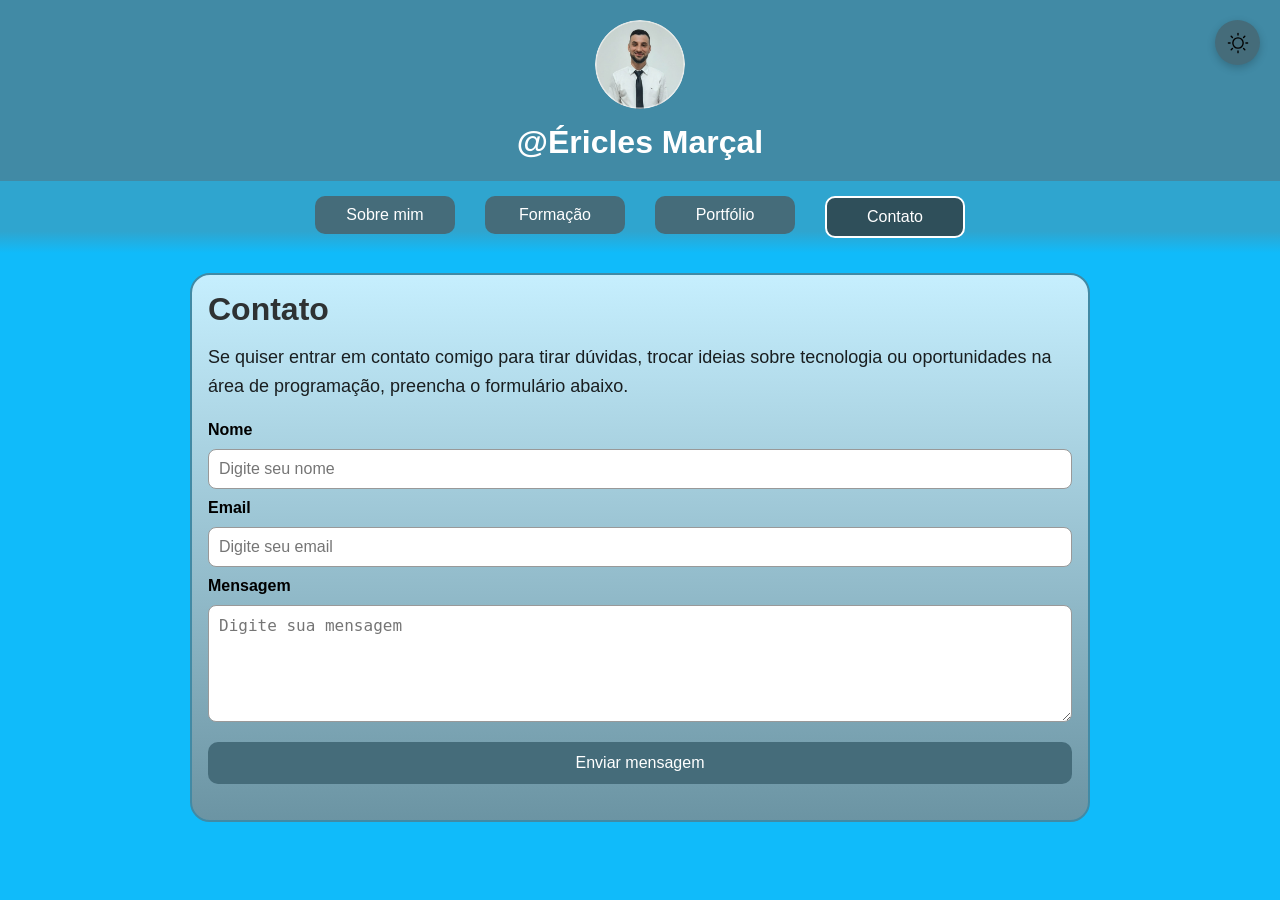
==== contato.html @ b478699b "Add files via upload" ====
<!doctype html>
<html lang="pt-br">
  <head>
    <meta charset="UTF-8" />
    <meta name="viewport" content="width=device-width, initial-scale=1.0" />
    <meta name="description" content="Página pessoal e portfólio." />
    <title>Contato</title>

    <!-- conecta o CSS -->
    <link rel="stylesheet" href="css/style.css" />
  </head>

  <body>
    <!--Cabeçalho-->
    <header id="cabecalho">
      <img
        src="img/img-perfil.png"
        alt="Imagem de perfil de um homem de óculos"
      />
      <h1>@Éricles Marçal</h1>
    </header>

    <!-- MENU -->
    <nav class="menu">
      <ul>
        <li><a href="index.html">Sobre mim</a></li>
        <li><a href="formacao.html">Formação</a></li>
        <li><a href="portfolio.html">Portfólio</a></li>
        <li><a href="contato.html" class="ativo">Contato</a></li>
      </ul>
    </nav>
    <!--Botão para troca de tema-->
    <button id="tema-btn" onclick="trocarTema()">
      <img src="img/sun.svg" id="icon-sun" alt="Tema claro" />
      <img src="img/moon-stars.svg" id="icon-moon" alt="Tema escuro" />
    </button>

    <!-- CONTEÚDO -->
    <main>
      <h1>Contato</h1>

      <p>
        Se quiser entrar em contato comigo para tirar dúvidas, trocar ideias
        sobre tecnologia ou oportunidades na área de programação, preencha o
        formulário abaixo.
      </p>

      <form id="form-contato">
        <label for="nome">Nome</label>
        <input type="text" id="nome" placeholder="Digite seu nome" />

        <label for="email">Email</label>
        <input type="email" id="email" placeholder="Digite seu email" />

        <label for="mensagem">Mensagem</label>
        <textarea
          id="mensagem"
          rows="5"
          placeholder="Digite sua mensagem"
        ></textarea>

        <button type="submit">Enviar mensagem</button>

        <p id="msg-status"></p>
      </form>
    </main>
    <!--conecta o JavaScript-->
    <script src="js/script.js"></script>
  </body>
</html>
---- css/style.css ----
/* 
RESET BÁSICO
Remove estilos padrão do navegador e facilita o controle
de tamanhos usando box-sizing
 */
* {
  margin: 0;
  padding: 0;
  box-sizing: border-box;
}

/* 
ESTILO GLOBAL DO SITE
Define fonte e cor de fundo da página
 */
body {
  height: 100vh;
  background-color: #10bbfa;
  font-family: Arial, Helvetica, sans-serif;
}

/* 
CABEÇALHO (HEADER)
Contém foto de perfil e nome
 */
header {
  padding: 20px;

  /* Flexbox usado para organizar os elementos */
  display: flex;
  flex-direction: column; /* elementos um abaixo do outro */

  align-items: center; /* centraliza horizontalmente */
  justify-content: center;

  gap: 15px; /* espaço entre imagem e título */

  background-color: #418aa5;
}

/* imagem do perfil */
header img {
  width: 90px;
  border-radius: 50%; /* deixa a imagem redonda */
}

/*TÍTULO DO CABEÇALHO*/
header h1 {
  color: #fff;
}

/* 
MENU DE NAVEGAÇÃO
 */
.menu {
  background-image: linear-gradient(#2fa5cf 70%, #10bbfa);
  padding: 15px;
}

/* lista do menu */
.menu ul {
  display: flex;
  justify-content: center; /* centraliza os botões */
  gap: 30px; /* espaço entre os botões */
}

/* remove o marcador de lista */
.menu li {
  list-style: none;
}

/* estilo dos botões do menu */
.menu a {
  text-decoration: none;
  background-color: #456c7a;
  color: #fff;

  padding: 10px 20px;

  border-radius: 10px;

  display: inline-block;

  width: 140px;
  text-align: center;
}

/* efeito quando passa o mouse */
.menu a:hover {
  background-color: #2f4f5a;
  border: #fff solid 2px;
  transform: scale(1.05); /* leve aumento do botão */
}

/* botão da página atual */
.menu a.ativo {
  background-color: #2f4f5a;
  border: #fff solid 2px;
}

/* CONTEÚDO PRINCIPAL (MAIN) */
main {
  border: #418aa5 solid 2px;

  margin: 20px auto; /* centraliza horizontalmente */

  padding: 16px;

  border-radius: 20px;

  background-image: linear-gradient(#ffffffc2, #888888c2);

  max-width: 900px; /* limita largura da página */

  transition: 0.3s;
}

/* títulos principais */
main h1 {
  color: #2e3233;
}

/* subtítulos */
main h2 {
  margin-top: 20px;
  color: #2e3233;
}

/* imagens dentro do conteúdo */
main img {
  width: 200px;

  border-radius: 20px;

  display: block;

  margin: 0 auto 20px auto; /* centraliza imagem */
}

/* LISTAS */
main ul {
  margin-top: 10px;
  padding-left: 20px;
}

main li {
  margin-bottom: 5px;
}

/* LINKS */
main a {
  color: #0a4b5f;
  font-weight: bold;
  text-decoration: none;
}

main a:hover {
  text-decoration: underline;
}

/*
PARÁGRAFOS
Define espaçamento e legibilidade do texto
 */
p {
  color: #191e20;
  font-size: 18px;

  margin-top: 15px;

  line-height: 1.6; /* melhora leitura */
}

/* 
GALERIA DO PROTÓTIPO (PORTFÓLIO)
 */
.galeria-prototipo {
  display: flex;

  justify-content: center;

  flex-wrap: wrap; /* quebra linha quando necessário */

  gap: 15px;

  margin-top: 20px;
}

.galeria-prototipo img {
  border-radius: 15px;
}

/* 
IMAGENS DO PROJETO WEB
 */
.imgprojeto {
  margin: 20px auto;

  width: 830px;

  border-radius: 20px;
}

/*
BLOCOS DE PROJETO (PORTFÓLIO)
*/
.projeto {
  margin-top: 25px;

  padding: 15px;

  border-radius: 15px;

  background-color: #ffffffc9;
}

.projeto h2 {
  margin-bottom: 10px;
}

.projeto a {
  text-decoration: none;
  color: #0a4b5f;
  font-weight: bold;
}

.projeto a:hover {
  text-decoration: underline;
}

/* 
FORMULÁRIO DE CONTATO
*/
form {
  display: flex;
  flex-direction: column;

  gap: 10px;

  margin-top: 20px;
}

form label {
  font-weight: bold;
}

form input,
form textarea {
  padding: 10px;

  border-radius: 8px;

  border: 1px solid #999;

  font-size: 16px;
}

form button {
  margin-top: 10px;

  padding: 12px;

  border: none;

  border-radius: 10px;

  background-color: #456c7a;

  color: white;

  font-size: 16px;

  cursor: pointer;
}

form button:hover {
  background-color: #2f4f5a;
}

/* mensagem de status do formulário */
#msg-status {
  margin-top: 10px;
  font-weight: bold;
}

/* 
BOTÃO DE TROCA DE TEMA (DARK MODE)
 */
#tema-btn {
  position: fixed;

  top: 20px;
  right: 20px;

  width: 45px;
  height: 45px;

  border: none;

  border-radius: 50%;

  background-color: #456c7a;

  cursor: pointer;

  display: flex;
  align-items: center;
  justify-content: center;

  box-shadow: 0 3px 8px rgba(0, 0, 0, 0.2);

  transition: 0.2s;
}

/* efeito visual ao passar o mouse */
#tema-btn:hover {
  transform: scale(1.1);
}

/* tamanho dos ícones */
#tema-btn img {
  width: 22px;
}

/* inicialmente mostra apenas o ícone do sol */
#icon-moon {
  display: none;
}

/* 
TEMA ESCURO (DARK MODE)
Estilos aplicados quando o body recebe a classe "dark"
*/

/* fundo da página */
body.dark {
  background-color: #0f1720;
}

/* menu */
body.dark nav {
  background-image: linear-gradient(#2c2c2c, #0f1720);
}

/* área principal */
body.dark main {
  background-image: linear-gradient(#2c2c2c, #1b1b1b);
  color: white;
}

/* seções internas */
body.dark section {
  background-image: linear-gradient(#2c2c2c, #1b1b1b);
}

/* textos */
body.dark p {
  color: #e0e0e0;
}

body.dark h1,
body.dark h2 {
  color: #e0e0e0;
}

/* botões do menu */
body.dark .menu a {
  background-color: #2f4f5a;
}

/* links */
body.dark main a {
  color: #6ed3ff;
}

body.dark main a:hover {
  text-decoration: underline;
}

/* hover menu */
body.dark .menu a:hover {
  border: 2px solid #6ed3ff;
}

/* botão da página ativa */
body.dark .menu a.ativo {
  border: 2px solid #6ed3ff;
}

/* cabeçalho */
body.dark header {
  background-color: #1c3c4a;
}
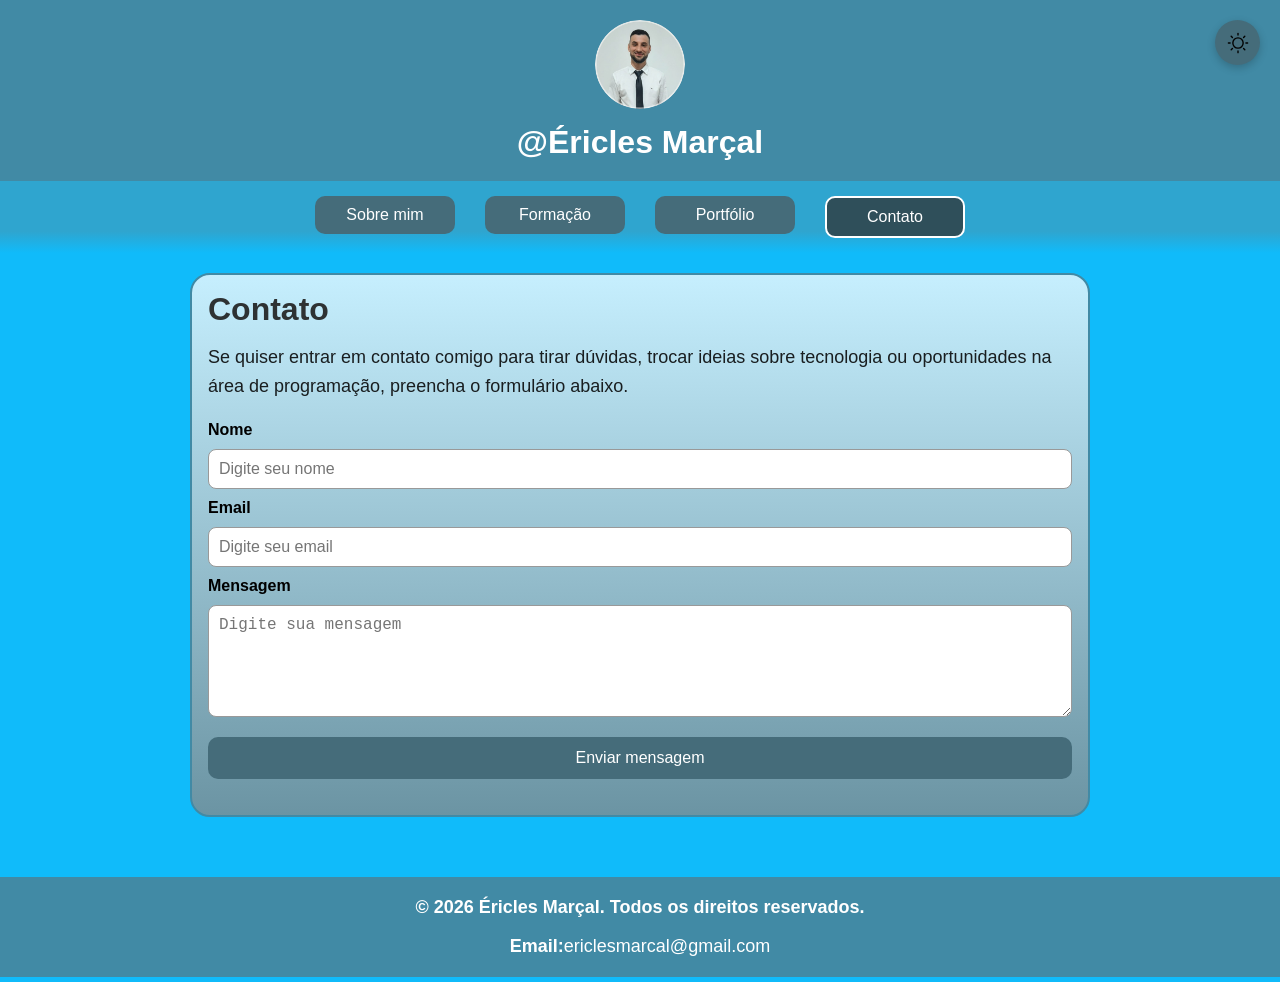
==== commit daf4df06: "Add footer with copyright and email contact Added footer with copyright information and email contac" ====
--- a/contato.html
+++ b/contato.html
@@ -64,6 +64,15 @@
         <p id="msg-status"></p>
       </form>
     </main>
+
+    <!-- Rodapé -->
+    <footer>
+      <p>
+        <strong>© 2026 Éricles Marçal. Todos os direitos reservados.</strong>
+      </p>
+      <p><strong>Email:</strong>ericlesmarcal@gmail.com</p>
+    </footer>
+    
     <!--conecta o JavaScript-->
     <script src="js/script.js"></script>
   </body>
--- a/css/style.css
+++ b/css/style.css
@@ -14,7 +14,7 @@
 Define fonte e cor de fundo da página
  */
 body {
-  height: 100vh;
+  /*height: 100vh;*/
   background-color: #10bbfa;
   font-family: Arial, Helvetica, sans-serif;
 }
@@ -102,7 +102,7 @@
 main {
   border: #418aa5 solid 2px;
 
-  margin: 20px auto; /* centraliza horizontalmente */
+  margin: 20px auto 60px; /* centraliza horizontalmente */
 
   padding: 16px;
 
@@ -327,6 +327,23 @@
   display: none;
 }
 
+/* RODAPÉ */
+
+footer {
+  background-color: #418aa5;
+  height: 100px;
+  text-align: center;
+  justify-content: center;
+  display: flex;
+  flex-direction: column;
+}
+
+footer p {
+  color: #fff;
+  font-size: 18px;
+  margin: 5px 0;
+}
+
 /* 
 TEMA ESCURO (DARK MODE)
 Estilos aplicados quando o body recebe a classe "dark"
@@ -345,7 +362,7 @@
 /* área principal */
 body.dark main {
   background-image: linear-gradient(#2c2c2c, #1b1b1b);
-  color: white;
+  color: #fff;
 }
 
 /* seções internas */
@@ -391,3 +408,8 @@
 body.dark header {
   background-color: #1c3c4a;
 }
+
+/* rodapé */
+body.dark footer {
+  background-color: #1c3c4a;
+}
